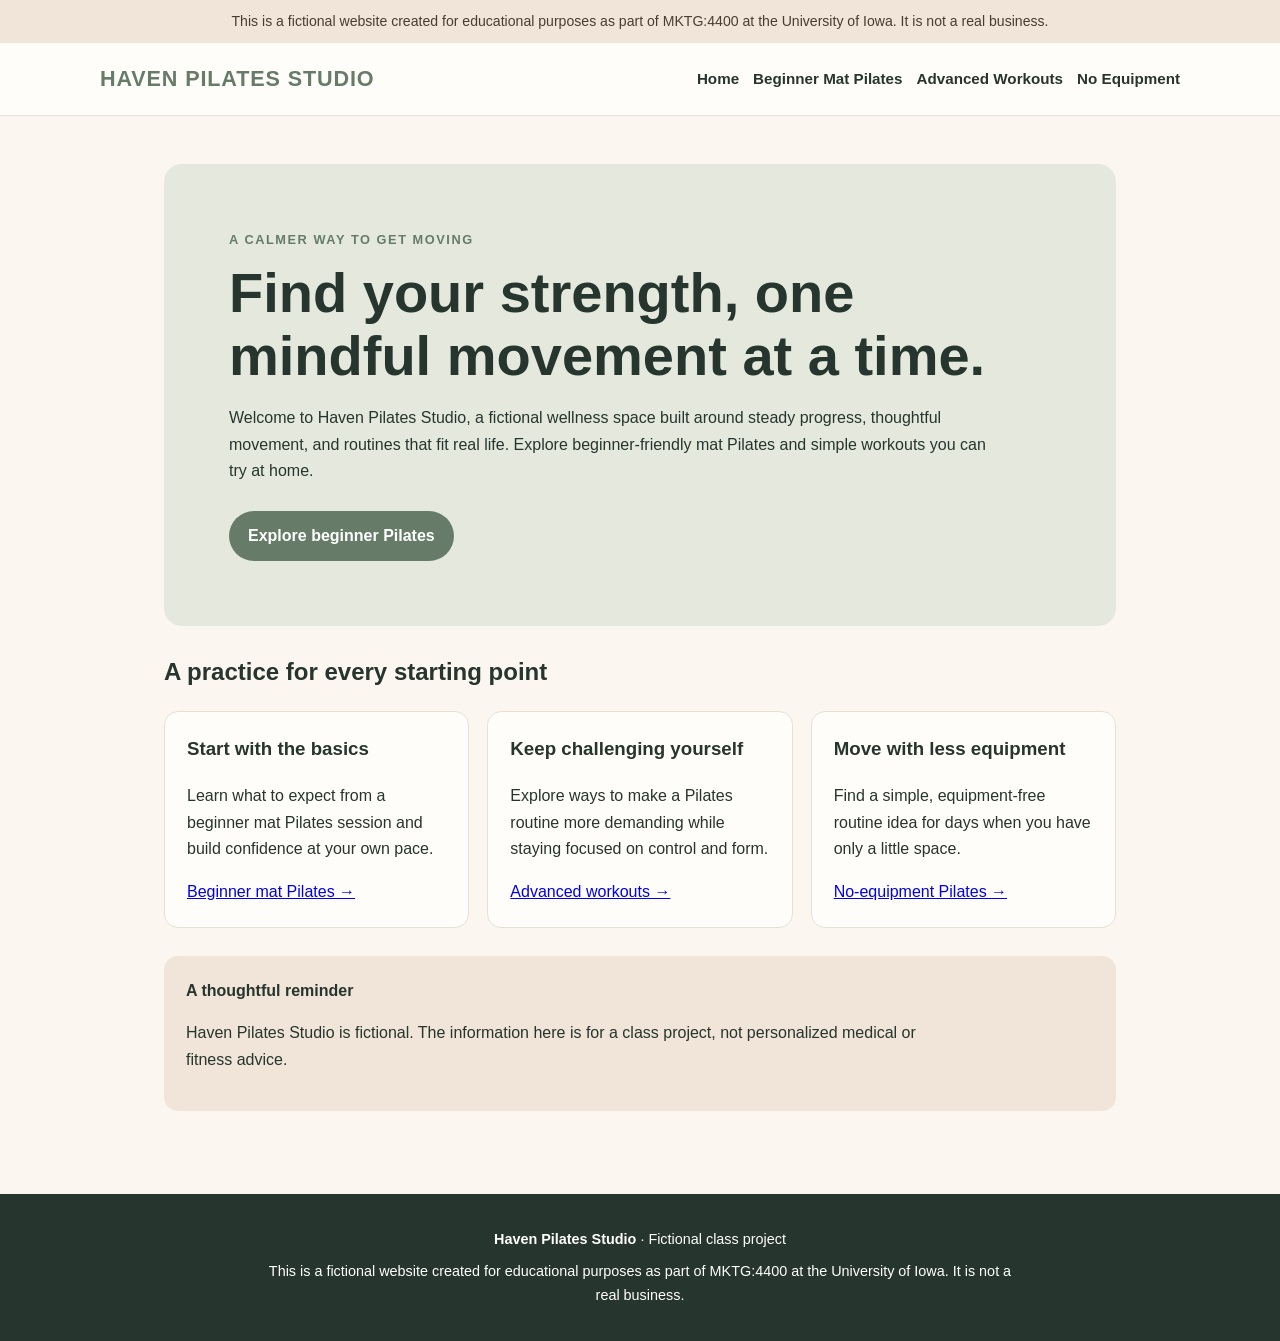
==== index.html @ c865ddaf "Add pilates website pages and styling" ====
<!doctype html>
<html lang="en">
<head>
  <meta charset="utf-8">
  <meta name="viewport" content="width=device-width, initial-scale=1">
  <title>Haven Pilates Studio | Move With Intention</title>
  <meta name="description" content="Discover Haven Pilates Studio, a fictional guide to mindful movement, beginner mat Pilates, and equipment-free Pilates routines.">
  <link rel="stylesheet" href="styles.css">
</head>
<body>
  <div class="notice">This is a fictional website created for educational purposes as part of MKTG:4400 at the University of Iowa. It is not a real business.</div>
  <header><div class="header-inner">
    <a class="brand" href="index.html">HAVEN PILATES STUDIO</a>
    <nav aria-label="Main navigation"><a href="index.html">Home</a>
<a href="beginner.html">Beginner Mat Pilates</a>
<a href="advanced.html">Advanced Workouts</a>
<a href="no-equipment.html">No Equipment</a></nav>
  </div></header>
  <main>
    <section class="hero">
      <div class="eyebrow">A calmer way to get moving</div>
      <h1>Find your strength, one mindful movement at a time.</h1>
      <p>Welcome to Haven Pilates Studio, a fictional wellness space built around steady progress, thoughtful movement, and routines that fit real life. Explore beginner-friendly mat Pilates and simple workouts you can try at home.</p>
      <a class="button" href="beginner.html">Explore beginner Pilates</a>
    </section>
    <h2>A practice for every starting point</h2>
    <div class="cards"><article class="card"><h3>Start with the basics</h3><p>Learn what to expect from a beginner mat Pilates session and build confidence at your own pace.</p><a href="beginner.html">Beginner mat Pilates →</a></article>
<article class="card"><h3>Keep challenging yourself</h3><p>Explore ways to make a Pilates routine more demanding while staying focused on control and form.</p><a href="advanced.html">Advanced workouts →</a></article>
<article class="card"><h3>Move with less equipment</h3><p>Find a simple, equipment-free routine idea for days when you have only a little space.</p><a href="no-equipment.html">No-equipment Pilates →</a></article>
</div>
    <aside class="callout"><strong>A thoughtful reminder</strong><p>Haven Pilates Studio is fictional. The information here is for a class project, not personalized medical or fitness advice.</p></aside>
  </main>
  <footer>
    <p><strong>Haven Pilates Studio</strong> · Fictional class project</p>
    <p>This is a fictional website created for educational purposes as part of MKTG:4400 at the University of Iowa. It is not a real business.</p>
  </footer>
</body>
</html>
---- styles.css ----
:root { --cream: #fbf7f0; --sage: #667c68; --dark: #26352d; --clay: #c98065; --white: #fffdf9; --muted: #59645b; }
* { box-sizing: border-box; }
body { margin: 0; font-family: Arial, Helvetica, sans-serif; background: var(--cream); color: var(--dark); line-height: 1.65; }
.notice { background: #f0e5d8; color: #493c32; padding: 10px 5%; font-size: .88rem; text-align: center; }
header { background: var(--white); border-bottom: 1px solid #e8e0d5; padding: 18px 5%; }
.header-inner { max-width: 1080px; margin: auto; display: flex; justify-content: space-between; align-items: center; gap: 18px; flex-wrap: wrap; }
.brand { color: var(--sage); font-size: 1.35rem; font-weight: 800; letter-spacing: .04em; text-decoration: none; }
nav { display: flex; flex-wrap: wrap; gap: 14px; }
nav a { color: var(--dark); text-decoration: none; font-weight: 700; font-size: .95rem; }
nav a:hover, nav a:focus { color: var(--clay); text-decoration: underline; }
main { max-width: 1080px; margin: auto; padding: 38px 5% 55px; }
.hero { background: #e5e9dd; border-radius: 18px; padding: clamp(28px, 6vw, 65px); margin: 10px 0 32px; }
.eyebrow { color: var(--sage); text-transform: uppercase; font-weight: 800; letter-spacing: .12em; font-size: .8rem; }
h1 { font-size: clamp(2rem, 5vw, 3.5rem); line-height: 1.12; margin: 12px 0 18px; max-width: 780px; }
h2 { line-height: 1.2; margin-top: 32px; }
p { max-width: 760px; }
.button { display: inline-block; background: var(--sage); color: white; text-decoration: none; padding: 12px 19px; border-radius: 999px; margin-top: 10px; font-weight: 700; }
.button:hover, .button:focus { background: var(--dark); }
.cards { display: grid; grid-template-columns: repeat(3, minmax(0, 1fr)); gap: 18px; margin: 24px 0; }
.card { background: var(--white); border: 1px solid #e8e0d5; padding: 22px; border-radius: 14px; }
.card h3 { margin-top: 0; }
.callout { background: #f0e5d8; padding: 22px; border-radius: 14px; margin: 28px 0; }
footer { background: var(--dark); color: white; padding: 26px 5%; text-align: center; font-size: .9rem; }
footer p { margin: 8px auto; }
ul, ol { padding-left: 1.3rem; }
@media (max-width: 720px) { .cards { grid-template-columns: 1fr; } .header-inner { align-items: flex-start; } nav { gap: 10px 14px; } main { padding-top: 22px; } }
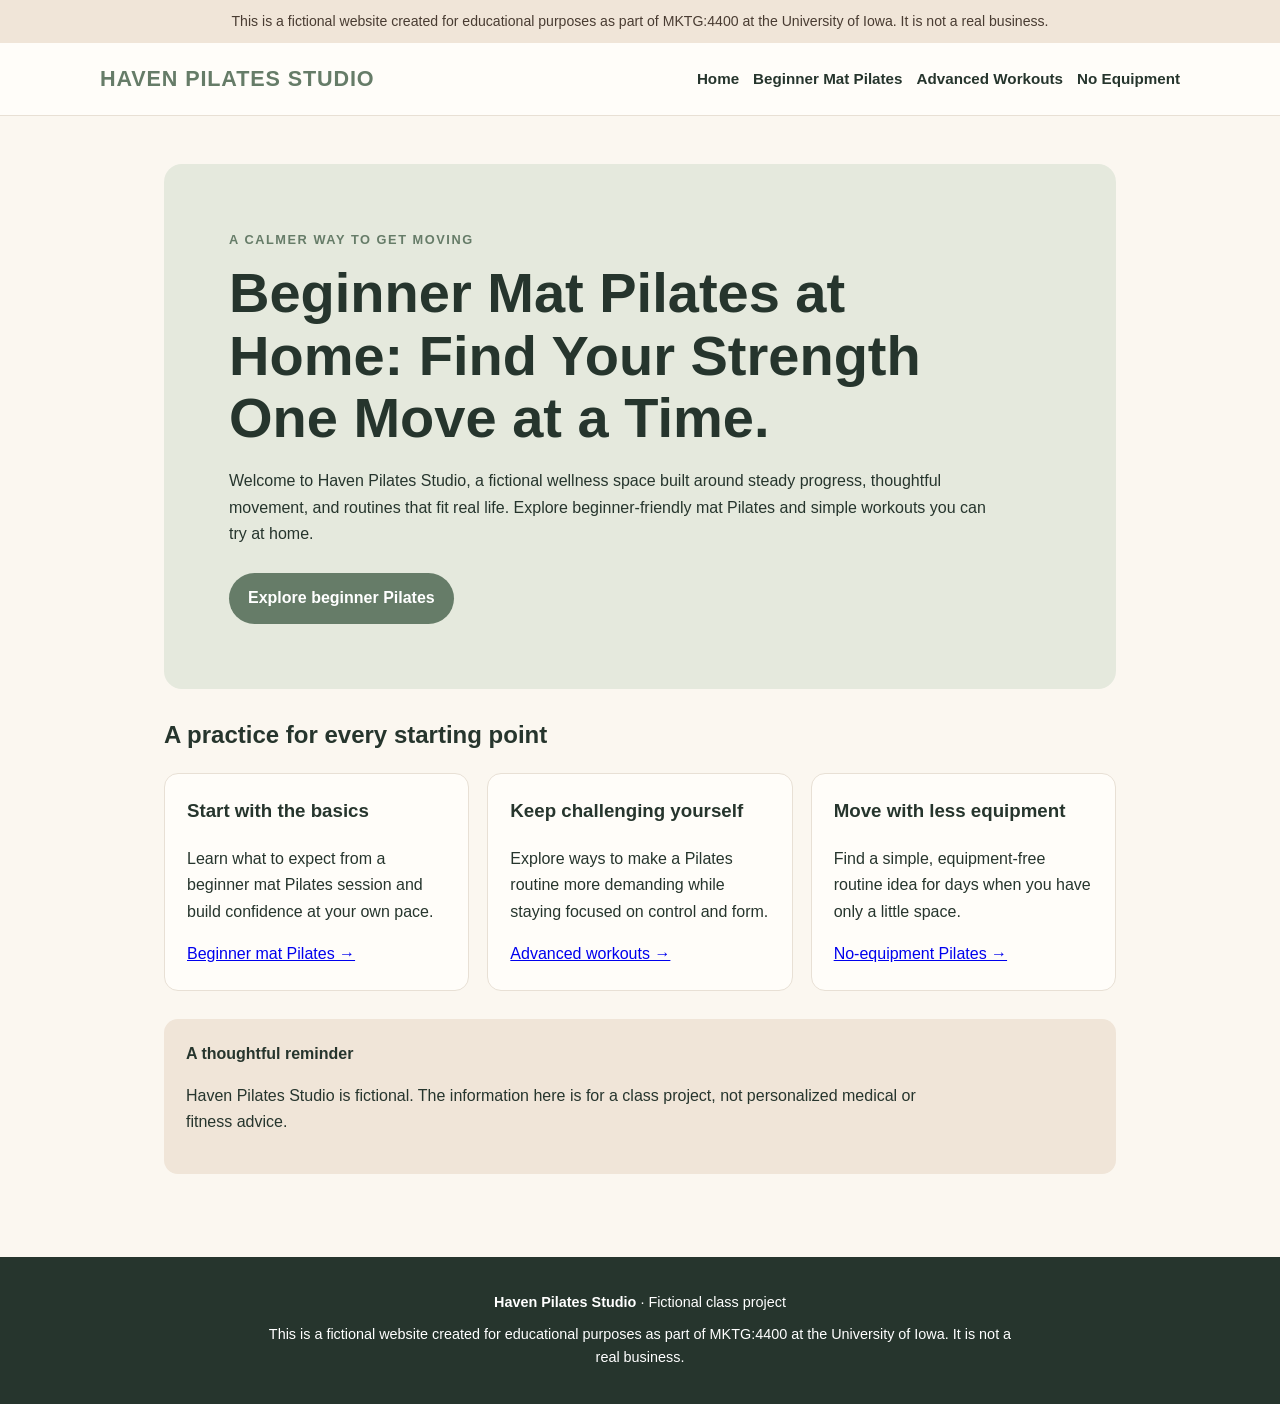
==== commit 1945a06b: "Improve homepage headline for beginner Pilates search" ====
--- a/index.html
+++ b/index.html
@@ -19,7 +19,7 @@
   <main>
     <section class="hero">
       <div class="eyebrow">A calmer way to get moving</div>
-      <h1>Find your strength, one mindful movement at a time.</h1>
+      <h1>Beginner Mat Pilates at Home: Find Your Strength One Move at a Time.</h1>
       <p>Welcome to Haven Pilates Studio, a fictional wellness space built around steady progress, thoughtful movement, and routines that fit real life. Explore beginner-friendly mat Pilates and simple workouts you can try at home.</p>
       <a class="button" href="beginner.html">Explore beginner Pilates</a>
     </section>
